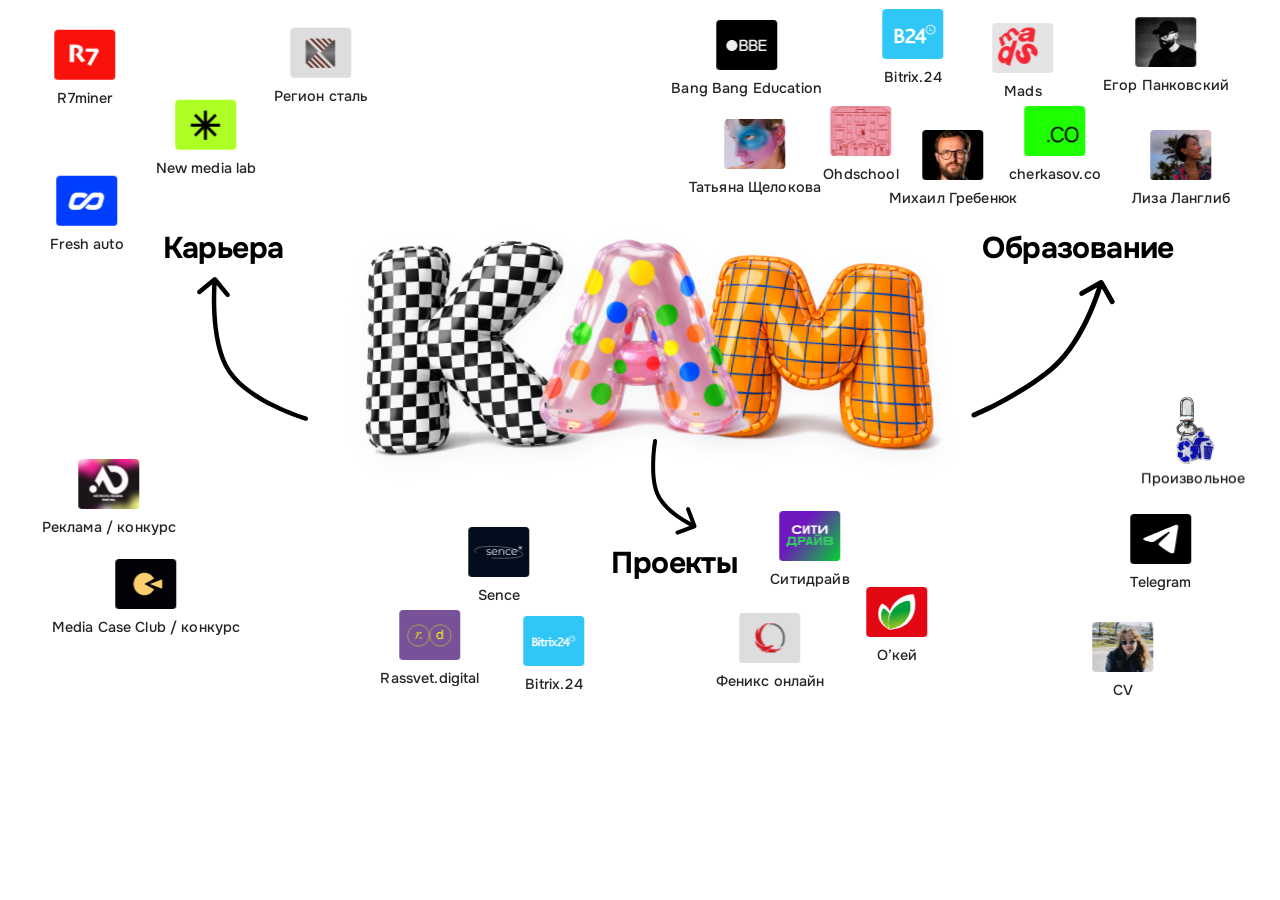
==== index.html @ 9b8d7b11 "Стартовая версия сайта" ====
<!doctype html>
<html lang="ru">
<head>
  <meta charset="UTF-8">
  <meta name="viewport" content="width=device-width, initial-scale=1.0">
  <title>CV Mindmap</title>
  <meta name="description" content="Стартовая сцена сайта-резюме в формате майндмэпа.">
  <link rel="stylesheet" href="./styles.css?v=20260418-11">
</head>
<body>
  <main class="map-page">
    <section class="map-scene" aria-label="Интерактивная карта пути">
      <div class="scene-shell">
        <div class="scene-stage">
          <div class="hero-cluster" id="hero-cluster" tabindex="0" aria-label="Центральная точка карты">
            <div class="callout callout-career" data-section="career">
              <span class="callout-text">Карьера</span>
              <img src="./assets/arrow-4.svg" alt="" class="callout-arrow">
            </div>

            <section class="career-desktop" aria-label="Иконки карьеры">
              <div class="desktop-icon icon-r7" role="button" tabindex="0" aria-label="Открыть проект R7miner" data-project="r7">
                <span class="desktop-icon-tile tile-r7">
                  <img src="./assets/career-r7miner.svg" alt="" class="desktop-icon-image">
                </span>
                <span class="desktop-icon-title">R7miner</span>
              </div>

          <div class="desktop-icon icon-region" role="button" tabindex="0" aria-label="Открыть проект Регион сталь" data-project="region">
            <span class="desktop-icon-tile tile-region">
              <img src="./assets/career-region-stal.svg" alt="" class="desktop-icon-image">
            </span>
            <span class="desktop-icon-title">Регион сталь</span>
          </div>

          <div class="desktop-icon icon-newmedia" role="button" tabindex="0" aria-label="Открыть проект New media lab" data-project="newmedia">
            <span class="desktop-icon-tile tile-newmedia">
              <img src="./assets/career-new-media-lab.svg" alt="" class="desktop-icon-image">
            </span>
            <span class="desktop-icon-title">New media lab</span>
          </div>

          <div class="desktop-icon icon-fresh" role="button" tabindex="0" aria-label="Открыть проект Fresh auto" data-project="fresh">
            <span class="desktop-icon-tile tile-fresh">
              <img src="./assets/career-fresh-auto.svg" alt="" class="desktop-icon-image">
            </span>
            <span class="desktop-icon-title">Fresh auto</span>
          </div>
            </section>

            <div class="callout callout-education" data-section="education">
              <span class="callout-text">Образование</span>
              <img src="./assets/arrow-2.svg" alt="" class="callout-arrow">
            </div>

            <div class="callout callout-achievements" data-section="achievements">
              <span class="callout-text">Проекты</span>
              <img src="./assets/arrow-3.svg" alt="" class="callout-arrow">
            </div>

        <section class="education-desktop" aria-label="Иконки образования">
          <div class="desktop-icon eicon-bbe" role="button" tabindex="0" aria-label="Открыть Bang Bang Education" data-project="edu-bbe">
            <span class="desktop-icon-tile tile-project">
              <img src="./assets/edu-bbe.svg" alt="" class="desktop-icon-image desktop-icon-image-project">
            </span>
            <span class="desktop-icon-title">Bang Bang Education</span>
          </div>

          <div class="desktop-icon eicon-bitrix" role="button" tabindex="0" aria-label="Открыть курс Bitrix.24" data-project="edu-bitrix">
            <span class="desktop-icon-tile tile-project">
              <img src="./assets/edu-bitrix.svg" alt="" class="desktop-icon-image desktop-icon-image-project">
            </span>
            <span class="desktop-icon-title">Bitrix.24</span>
          </div>

          <div class="desktop-icon eicon-mads" role="button" tabindex="0" aria-label="Открыть Mads" data-project="edu-mads">
            <span class="desktop-icon-tile tile-project">
              <img src="./assets/edu-mads.svg" alt="" class="desktop-icon-image desktop-icon-image-project">
            </span>
            <span class="desktop-icon-title">Mads</span>
          </div>

          <div class="desktop-icon eicon-egor" role="button" tabindex="0" aria-label="Открыть Егор Панковский" data-project="edu-egor">
            <span class="desktop-icon-tile tile-project">
              <img src="./assets/edu-egor.svg" alt="" class="desktop-icon-image desktop-icon-image-project">
            </span>
            <span class="desktop-icon-title">Егор Панковский</span>
          </div>

          <div class="desktop-icon eicon-tatiana" role="button" tabindex="0" aria-label="Открыть Татьяна Щелокова" data-project="edu-tatiana">
            <span class="desktop-icon-tile tile-project">
              <img src="./assets/edu-tatiana.svg" alt="" class="desktop-icon-image desktop-icon-image-project">
            </span>
            <span class="desktop-icon-title">Татьяна Щелокова</span>
          </div>

          <div class="desktop-icon eicon-ohdschool" role="button" tabindex="0" aria-label="Открыть Ohdschool" data-project="edu-ohdschool">
            <span class="desktop-icon-tile tile-project">
              <img src="./assets/edu-ohdschool.svg" alt="" class="desktop-icon-image desktop-icon-image-project">
            </span>
            <span class="desktop-icon-title">Ohdschool</span>
          </div>

          <div class="desktop-icon eicon-cherkasov" role="button" tabindex="0" aria-label="Открыть cherkasov.co" data-project="edu-cherkasov">
            <span class="desktop-icon-tile tile-project">
              <img src="./assets/edu-cherkasov.svg" alt="" class="desktop-icon-image desktop-icon-image-project">
            </span>
            <span class="desktop-icon-title">cherkasov.co</span>
          </div>

          <div class="desktop-icon eicon-mikhail" role="button" tabindex="0" aria-label="Открыть Михаил Гребенюк" data-project="edu-mikhail">
            <span class="desktop-icon-tile tile-project">
              <img src="./assets/edu-mikhail.svg" alt="" class="desktop-icon-image desktop-icon-image-project">
            </span>
            <span class="desktop-icon-title">Михаил Гребенюк</span>
          </div>

          <div class="desktop-icon eicon-liza" role="button" tabindex="0" aria-label="Открыть Лиза Ланглиб" data-project="edu-liza">
            <span class="desktop-icon-tile tile-project">
              <img src="./assets/edu-liza.svg" alt="" class="desktop-icon-image desktop-icon-image-project">
            </span>
            <span class="desktop-icon-title">Лиза Ланглиб</span>
          </div>
        </section>

        <section class="projects-desktop" aria-label="Иконки проектов">
          <div class="desktop-icon picon-reklama" role="button" tabindex="0" aria-label="Открыть проект Реклама / конкурс" data-project="project-reklama">
            <span class="desktop-icon-tile tile-project">
              <img src="./assets/project-reklama.svg" alt="" class="desktop-icon-image desktop-icon-image-project">
            </span>
            <span class="desktop-icon-title">Реклама / конкурс</span>
          </div>

          <div class="desktop-icon picon-mediacase" role="button" tabindex="0" aria-label="Открыть проект Media Case Club / конкурс" data-project="project-mediacase">
            <span class="desktop-icon-tile tile-project">
              <img src="./assets/project-media-case.svg" alt="" class="desktop-icon-image desktop-icon-image-project">
            </span>
            <span class="desktop-icon-title">Media Case Club / конкурс</span>
          </div>

          <div class="desktop-icon picon-rassvet" role="button" tabindex="0" aria-label="Открыть проект Rassvet.digital" data-project="rassvet">
            <span class="desktop-icon-tile tile-project">
              <img src="./assets/project-rassvet.svg" alt="" class="desktop-icon-image desktop-icon-image-project">
            </span>
            <span class="desktop-icon-title">Rassvet.digital</span>
          </div>

          <div class="desktop-icon picon-sence" role="button" tabindex="0" aria-label="Открыть проект Sence" data-project="sence">
            <span class="desktop-icon-tile tile-project">
              <img src="./assets/project-sence.svg" alt="" class="desktop-icon-image desktop-icon-image-project">
            </span>
            <span class="desktop-icon-title">Sence</span>
          </div>

          <div class="desktop-icon picon-bitrix" role="button" tabindex="0" aria-label="Открыть проект Bitrix.24" data-project="bitrix">
            <span class="desktop-icon-tile tile-project">
              <img src="./assets/project-bitrix.svg" alt="" class="desktop-icon-image desktop-icon-image-project">
            </span>
            <span class="desktop-icon-title">Bitrix.24</span>
          </div>

          <div class="desktop-icon picon-citydrive" role="button" tabindex="0" aria-label="Открыть проект Ситидрайв" data-project="citydrive">
            <span class="desktop-icon-tile tile-project">
              <img src="./assets/project-citydrive.svg" alt="" class="desktop-icon-image desktop-icon-image-project">
            </span>
            <span class="desktop-icon-title">Ситидрайв</span>
          </div>

          <div class="desktop-icon picon-phoenix" role="button" tabindex="0" aria-label="Открыть проект Феникс онлайн" data-project="phoenix">
            <span class="desktop-icon-tile tile-project">
              <img src="./assets/project-phoenix.svg" alt="" class="desktop-icon-image desktop-icon-image-project">
            </span>
            <span class="desktop-icon-title">Феникс онлайн</span>
          </div>

          <div class="desktop-icon picon-okei" role="button" tabindex="0" aria-label="Открыть проект О’кей" data-project="project-okei">
            <span class="desktop-icon-tile tile-project">
              <img src="./assets/project-okei.svg" alt="" class="desktop-icon-image desktop-icon-image-project">
            </span>
            <span class="desktop-icon-title">О’кей</span>
          </div>

          <div class="desktop-icon picon-telegram" role="button" tabindex="0" aria-label="Открыть проект Telegram" data-project="project-telegram">
            <span class="desktop-icon-tile tile-project">
              <img src="./assets/project-telegram.svg" alt="" class="desktop-icon-image desktop-icon-image-project desktop-icon-image-telegram">
            </span>
            <span class="desktop-icon-title">Telegram</span>
          </div>

          <div class="desktop-icon picon-eco" role="button" tabindex="0" aria-label="Открыть проект Эко брелок" data-project="project-eco">
            <img src="./assets/project-eco.png" alt="" class="desktop-icon-image desktop-icon-image-eco">
            <span class="desktop-icon-title">Произвольное</span>
          </div>

          <div class="desktop-icon picon-cv" role="button" tabindex="0" aria-label="Открыть проект CV" data-project="project-cv">
            <span class="desktop-icon-tile tile-project">
              <img src="./assets/project-cv.svg" alt="" class="desktop-icon-image desktop-icon-image-project">
            </span>
            <span class="desktop-icon-title">CV</span>
          </div>
        </section>

            <div class="cluster-art" id="cluster-art" aria-hidden="true">
              <img src="./assets/elements/kam-k-transparent.png" alt="" class="fragment frag-k">
              <img src="./assets/elements/kam-a-transparent.png" alt="" class="fragment frag-a">
              <img src="./assets/elements/kam-m-transparent.png" alt="" class="fragment frag-m">
            </div>
          </div>
        </div>
      </div>

      <div class="project-modal" id="project-modal" aria-hidden="true">
        <article class="project-window project-window-template" role="dialog" aria-modal="false">
          <header class="project-window-bar">
            <div class="project-window-lights">
              <button class="project-window-close" type="button" aria-label="Закрыть окно"></button>
              <span class="light light-yellow"></span>
              <span class="light light-green"></span>
            </div>
            <h2 class="project-window-title">Информация о: Проекте</h2>
          </header>

          <div class="project-window-body">
            <div class="project-meta">
              <img src="./assets/career-r7miner.svg" alt="" class="project-thumb js-project-thumb">
              <div class="project-meta-copy">
                <p class="project-name js-project-name">Название проекта</p>
                <p class="project-company js-project-company">Компания</p>
              </div>
            </div>

            <div class="project-intro js-project-intro"></div>

            <section class="project-section project-section-metrics">
              <h3 class="project-section-title">Цифры:</h3>
              <p class="project-section-text js-project-metrics"></p>
            </section>

            <section class="project-section project-section-details">
              <h3 class="project-section-title">Детали:</h3>
              <ul class="project-details-list js-project-points"></ul>
            </section>

            <div class="project-gallery js-project-gallery"></div>
          </div>
        </article>
      </div>
    </section>
  </main>

  <script src="./script.js?v=20260420-27"></script>
</body>
</html>
---- styles.css ----
@font-face {
  font-family: "Onest";
  src: url("./assets/fonts/Onest-VariableFont_wght.ttf") format("truetype");
  font-weight: 100 900;
  font-style: normal;
  font-display: swap;
}

:root {
  --bg: #ffffff;
  --ink: #101828;
  --soft-ink: rgba(16, 24, 40, 0.58);
  --accent-green: #8bd74f;
  --accent-cyan: #67c8ff;
  --radius-window: 14px;
  --radius-media: 10px;
  --radius-pill: 8px;
  --radius-tile: 6px;
  --radius-tight: 5px;
}

* {
  box-sizing: border-box;
}

html,
body {
  margin: 0;
  padding: 0;
}

body {
  min-height: 100vh;
  background: var(--bg);
  font-family: "Trebuchet MS", "Segoe UI", Arial, sans-serif;
}

.map-page {
  width: 100%;
  margin: 0 auto;
}

.map-scene {
  position: relative;
  min-height: 100vh;
  display: grid;
  place-items: center;
  overflow: hidden;
  background: var(--bg);
}

.scene-shell {
  --stage-w: min(96vw, 1600px);
  width: var(--stage-w);
  margin-inline: auto;
  aspect-ratio: 16 / 9;
  position: relative;
  overflow: visible;
}

.scene-stage {
  position: absolute;
  inset: 0;
  width: 100%;
  height: 100%;
}

.hero-cluster {
  position: relative;
  width: min(88vw, 1120px);
  aspect-ratio: 1.34;
  outline: none;
  --p-x: 0px;
  --p-y: 0px;
  --scene-shift-x: 0px;
  --scene-shift-y: 0px;
  --scene-scale: 1;
  transform: translate3d(var(--scene-shift-x), var(--scene-shift-y), 0) scale(var(--scene-scale));
  transition: transform 540ms cubic-bezier(0.2, 0.8, 0.2, 1);
}

.cluster-art {
  position: absolute;
  inset: 0;
  transform: translate3d(var(--p-x), var(--p-y), 0) scale(0.985);
  transition: transform 460ms cubic-bezier(0.21, 0.76, 0.22, 1);
  pointer-events: none;
}

.fragment {
  position: absolute;
  left: var(--left);
  top: var(--top);
  width: var(--width);
  transform: translate3d(
      calc(-50% + (var(--p-x) * var(--depth))),
      calc(-50% + (var(--p-y) * var(--depth))),
      0
    )
    rotate(var(--tilt))
    scale(0.95);
  transform-origin: center;
  transition: transform 460ms cubic-bezier(0.21, 0.76, 0.22, 1), filter 380ms ease;
  filter: drop-shadow(0 8px 14px rgba(89, 105, 127, 0.08));
  mix-blend-mode: normal;
  user-select: none;
  -webkit-user-drag: none;
  pointer-events: none;
}

.frag-k {
  --left: 33.5%;
  --top: 50%;
  --width: 31%;
  --depth: 0.56;
  --tilt: -4deg;
  --explode-x: -16px;
  --explode-y: -8px;
  z-index: 20;
}

.frag-a {
  --left: 50%;
  --top: 47%;
  --width: 30%;
  --depth: 0.62;
  --tilt: 0deg;
  --explode-x: 0px;
  --explode-y: -2px;
  z-index: 24;
}

.frag-m {
  --left: 66.5%;
  --top: 50%;
  --width: 31%;
  --depth: 0.52;
  --tilt: 4deg;
  --explode-x: 16px;
  --explode-y: -8px;
  z-index: 18;
}

.callout {
  --arrow-size: clamp(82px, 6.8vw, 108px);
  position: absolute;
  z-index: 35;
  display: grid;
  justify-items: center;
  width: var(--arrow-size);
  gap: 10px;
  opacity: 1;
  transform: translateY(0) scale(1);
  transition: opacity 320ms ease, transform 360ms cubic-bezier(0.2, 0.8, 0.2, 1);
  pointer-events: none;
}

.callout-text {
  font-family: "Onest", "Segoe UI", Arial, sans-serif;
  font-size: clamp(1.55rem, 1.75vw, 2.1rem);
  font-weight: 700;
  line-height: 1;
  color: #000;
  letter-spacing: -0.02em;
  text-align: center;
  white-space: nowrap;
}

.callout-arrow {
  display: block;
  width: var(--arrow-size);
  height: var(--arrow-size);
  object-fit: contain;
}

.callout-career {
  left: 9.5%;
  top: 28%;
}

.callout-education {
  right: calc(6% - 20px);
  top: calc(11% + 140px);
  width: max-content;
  gap: 14px;
}

.callout-education .callout-arrow {
  margin-inline: auto;
}

.callout-achievements {
  left: 50%;
  bottom: calc(12% + 50px);
  width: max-content;
  transform: translateX(-50%) translateY(10px) scale(0.98);
}

.callout-achievements .callout-arrow {
  order: 1;
  margin-inline: auto;
}

.callout-achievements .callout-text {
  order: 2;
}

.career-desktop {
  position: absolute;
  left: calc(5.8% - 160px);
  top: 4%;
  width: 420px;
  height: 248px;
  opacity: 1;
  transform: translateY(0) scale(1);
  transition: opacity 320ms ease, transform 400ms cubic-bezier(0.2, 0.8, 0.2, 1);
  pointer-events: none;
  z-index: 30;
}

.projects-desktop {
  position: absolute;
  inset: 0;
  pointer-events: none;
  z-index: 24;
}

.education-desktop {
  position: absolute;
  inset: 0;
  pointer-events: none;
  z-index: 27;
}

.desktop-icon {
  --drag-x: 0px;
  --drag-y: 0px;
  --mx: 0px;
  --my: 0px;
  --lift: 0px;
  --icon-scale: 1;
  --icon-rot: 0deg;
  position: absolute;
  display: grid;
  justify-items: center;
  gap: 10px;
  cursor: pointer;
  user-select: none;
  touch-action: none;
  pointer-events: auto;
  transform: translate3d(
      calc(var(--drag-x) + var(--mx)),
      calc(var(--drag-y) + var(--my)),
      0
    )
    translateY(var(--lift))
    scale(var(--icon-scale))
    rotate(var(--icon-rot));
  transition: transform 320ms cubic-bezier(0.2, 0.85, 0.2, 1);
}

.desktop-icon:active {
  cursor: grabbing;
  --lift: -2px;
  --icon-scale: 0.99;
}

.desktop-icon.is-dragging {
  z-index: 64;
  transition: none;
  --mx: 0px;
  --my: 0px;
  --lift: 0px;
  --icon-scale: 1;
  --icon-rot: 0deg;
}

.desktop-icon:focus-visible {
  outline: none !important;
  box-shadow: none !important;
}

.desktop-icon:focus {
  outline: none !important;
  box-shadow: none !important;
}

.desktop-icon-image {
  display: block;
  width: 38px;
  height: 26px;
  object-fit: contain;
  pointer-events: none;
  -webkit-user-drag: none;
  transition: transform 280ms cubic-bezier(0.2, 0.85, 0.2, 1);
}

.desktop-icon-title {
  font-family: "Onest", "Segoe UI", Arial, sans-serif;
  font-size: clamp(0.95rem, 1.1vw, 1.08rem);
  font-weight: 500;
  line-height: 1;
  letter-spacing: 0.01em;
  color: #242424;
  text-transform: none;
  text-shadow: none;
  white-space: nowrap;
  padding: 0;
  border-radius: var(--radius-pill);
  transition: color 240ms ease, background-color 260ms ease, box-shadow 260ms ease, transform 260ms ease, padding 260ms ease;
}

.projects-desktop .desktop-icon-title,
.education-desktop .desktop-icon-title {
  white-space: normal;
  max-width: 170px;
  text-align: center;
  line-height: 1.12;
}

.desktop-icon-tile {
  width: 60px;
  height: 46px;
  border-radius: var(--radius-tile);
  display: grid;
  place-items: center;
  box-shadow: 0 6px 14px rgba(17, 24, 39, 0.14);
  transition: transform 320ms cubic-bezier(0.2, 0.85, 0.2, 1), box-shadow 320ms ease, filter 320ms ease;
  transform: translateY(0) scale(1);
}

.tile-project {
  width: auto;
  height: auto;
  border-radius: 0;
  box-shadow: none;
  background: transparent;
}

.desktop-icon-image-project {
  width: clamp(62px, 4.8vw, 74px);
  height: clamp(44px, 3.6vw, 54px);
}

.desktop-icon-image-telegram {
  width: clamp(82px, 6.2vw, 94px);
  height: clamp(62px, 4.7vw, 74px);
}

.tile-r7 {
  background: #ff2d20;
}

.tile-region {
  background: #d7d7d7;
}

.tile-newmedia {
  background: #9bfd2b;
}

.tile-fresh {
  background: #1c52ff;
}

.tile-r7 .desktop-icon-image,
.tile-newmedia .desktop-icon-image,
.tile-fresh .desktop-icon-image {
  filter: brightness(0) invert(1);
}

.icon-r7 {
  left: 0;
  top: 0;
}

.icon-region {
  left: 304px;
  top: 10px;
}

.icon-newmedia {
  left: 142px;
  top: 66px;
}

.icon-fresh {
  left: -16px;
  top: 164px;
}

.picon-rassvet {
  left: 28%;
  top: 87%;
}

.picon-sence {
  left: 34%;
  top: 77%;
}

.picon-bitrix {
  left: 40%;
  top: 89%;
}

.picon-citydrive {
  left: 63%;
  top: 80%;
}

.picon-phoenix {
  left: 54%;
  top: 89%;
}

.picon-reklama {
  left: 5%;
  top: 73%;
}

.picon-mediacase {
  left: 8%;
  top: 88%;
}

.picon-okei {
  left: 71%;
  top: 86%;
}

.picon-telegram {
  left: 93%;
  top: 79%;
}

.picon-cv {
  left: 90%;
  top: 91%;
}

.eicon-bbe {
  left: 58%;
  top: 1.5%;
}

.eicon-bitrix {
  left: 74%;
  top: -0.5%;
}

.eicon-mads {
  left: 84%;
  top: 4.5%;
}

.eicon-egor {
  left: 95%;
  top: 0;
}

.eicon-tatiana {
  left: 60%;
  top: 16.5%;
}

.eicon-ohdschool {
  left: 70%;
  top: 13.5%;
}

.eicon-cherkasov {
  left: 85%;
  top: 16.5%;
}

.eicon-mikhail {
  left: 74%;
  top: 23%;
}

.eicon-liza {
  left: 95%;
  top: 23%;
}

.desktop-icon:hover,
.desktop-icon:focus-within,
.desktop-icon.is-hovered {
  --lift: -7px;
  --icon-scale: 1.04;
  --icon-rot: -1deg;
}

.desktop-icon:hover .desktop-icon-tile,
.desktop-icon:focus-within .desktop-icon-tile,
.desktop-icon.is-hovered .desktop-icon-tile {
  transform: translateY(-3px) scale(1.06);
  box-shadow: 0 14px 26px rgba(17, 24, 39, 0.24);
  filter: saturate(1.05);
}

.desktop-icon:hover .tile-project,
.desktop-icon:focus-within .tile-project,
.desktop-icon.is-hovered .tile-project {
  transform: translateY(-1px) scale(1.04);
  box-shadow: none;
  filter: none;
}

.desktop-icon:hover .desktop-icon-image,
.desktop-icon:focus-within .desktop-icon-image,
.desktop-icon.is-hovered .desktop-icon-image {
  transform: scale(1.04);
}

.desktop-icon:hover .desktop-icon-title,
.desktop-icon:focus-within .desktop-icon-title,
.desktop-icon.is-hovered .desktop-icon-title {
  color: #fff;
  background: #1d5fd6;
  padding: 7px 12px;
  box-shadow: 0 8px 18px rgba(29, 95, 214, 0.34);
  transform: translateY(2px);
}

.hero-cluster:hover .cluster-art,
.hero-cluster:focus-visible .cluster-art,
.hero-cluster:focus-within .cluster-art {
  transform: translate3d(calc(var(--p-x) * 1.18), calc(var(--p-y) * 1.18), 0) scale(1.025);
}

.hero-cluster:hover .fragment,
.hero-cluster:focus-visible .fragment,
.hero-cluster:focus-within .fragment {
  transform: translate3d(
      calc(-50% + (var(--p-x) * var(--depth)) + var(--explode-x)),
      calc(-50% + (var(--p-y) * var(--depth)) + var(--explode-y)),
      0
    )
    rotate(var(--tilt))
    scale(1.03);
  filter: drop-shadow(0 24px 34px rgba(89, 105, 127, 0.19));
}

.callout-achievements {
  transform: translateX(-50%) translateY(0) scale(1);
}

@media (min-width: 761px) {
  .hero-cluster {
    width: min(96vw, 1440px);
    aspect-ratio: 16 / 9;
  }

  .career-desktop,
  .education-desktop,
  .projects-desktop {
    position: absolute;
    inset: 0;
    width: 100%;
    height: 100%;
    pointer-events: none;
  }

  .desktop-icon {
    gap: 10px;
    transform: translate(-50%, -50%) !important;
    --drag-x: 0px;
    --drag-y: 0px;
    --mx: 0px;
    --my: 0px;
    --lift: 0px;
    --icon-scale: 1;
    --icon-rot: 0deg;
  }

  .desktop-icon-tile {
    width: 76px;
    height: 76px;
  }

  .desktop-icon-image,
  .desktop-icon-image-project,
  .desktop-icon-image-telegram {
    width: 76px;
    height: 76px;
    object-fit: contain;
  }

  .desktop-icon-title {
    max-width: 170px;
    text-align: center;
    line-height: 1.15;
    white-space: normal;
    overflow: hidden;
    display: -webkit-box;
    -webkit-box-orient: vertical;
    -webkit-line-clamp: 2;
  }

  .callout {
    width: max-content;
  }

  .callout-career {
    left: 20.5%;
    top: 40.44%;
    transform: translate(-50%, -50%);
  }

  .callout-education {
    left: 83.55%;
    right: auto;
    top: 46.38%;
    transform: translate(-50%, -50%);
  }

  .callout-achievements {
    left: 52.8%;
    bottom: auto;
    top: 77.8%;
    transform: translate(-50%, -50%);
  }

  .icon-r7 { left: 4.8%; top: 7%; }
  .icon-region { left: 24%; top: 6.8%; }
  .icon-newmedia { left: 14.7%; top: 17.2%; }
  .icon-fresh { left: 5%; top: 28.2%; }

  .picon-reklama { left: 6.8%; top: 58%; }
  .picon-mediacase { left: 9.8%; top: 72.5%; }

  .eicon-bbe { left: 58.2%; top: 5.6%; }
  .eicon-bitrix { left: 72.2%; top: 4%; }
  .eicon-mads { left: 81.2%; top: 6%; }
  .eicon-egor { left: 92.8%; top: 5.2%; }
  .eicon-tatiana { left: 59.4%; top: 16.8%; }
  .eicon-ohdschool { left: 69%; top: 18.21%; }
  .eicon-cherkasov { left: 83.8%; top: 17%; }
  .eicon-mikhail { left: 75.5%; top: 21.5%; }
  .eicon-liza { left: 94%; top: 21.5%; }

  .picon-sence { left: 38.5%; top: 67.8%; }
  .picon-citydrive { left: 63.8%; top: 65.5%; }
  .picon-rassvet { left: 32.9%; top: 79.8%; }
  .picon-bitrix { left: 43%; top: 80.7%; }
  .picon-phoenix { left: 60.6%; top: 80.3%; }
  .picon-okei { left: 70.9%; top: 76.6%; }
  .picon-telegram { left: 92.4%; top: 66%; }
  .picon-cv { left: 89.3%; top: 81.6%; }
}

.project-modal {
  position: fixed;
  inset: 0;
  z-index: 120;
  opacity: 0;
  pointer-events: none;
  transition: none;
}

.project-modal.is-open {
  opacity: 1;
  pointer-events: none;
}

.project-window {
  position: absolute;
  left: var(--modal-left, 50%);
  top: var(--modal-top, 50%);
  transform: translate(-50%, -50%) scale(1);
  z-index: 1;
  width: clamp(460px, 42vw, 580px);
  max-height: 68vh;
  background: #e7e5e6;
  border-radius: var(--radius-window);
  box-shadow: 0 24px 58px rgba(17, 24, 39, 0.24);
  border: 1px solid rgba(73, 77, 83, 0.18);
  overflow: hidden;
  pointer-events: auto;
  cursor: grab;
  touch-action: none;
  -webkit-user-select: none;
  user-select: none;
  opacity: 1;
  transition: none;
}

.project-window.is-opening {
  animation: projectWindowPopOut 140ms cubic-bezier(0.3, 0, 0.2, 1) reverse forwards;
}

.project-window-template {
  display: none;
}

.project-window-bar {
  min-height: 44px;
  border-bottom: 1px solid rgba(93, 99, 110, 0.3);
  padding: 8px 16px 8px 12px;
  display: flex;
  align-items: center;
  gap: 10px;
  background: #e3e1e2;
  cursor: grab;
  user-select: none;
}

.project-window-lights {
  display: flex;
  align-items: center;
  gap: 7px;
  flex: 0 0 auto;
}

.light {
  width: 11px;
  height: 11px;
  border-radius: 999px;
}

.light-red {
  background: #eb6a5b;
}

.light-yellow {
  background: #f4bf4f;
}

.light-green {
  background: #65c858;
}

.project-window-title {
  margin: 0;
  font-family: "Onest", "Segoe UI", Arial, sans-serif;
  font-size: clamp(0.95rem, 1.08vw, 1.16rem);
  font-weight: 600;
  color: #1b1f24;
  white-space: nowrap;
  overflow: hidden;
  text-overflow: ellipsis;
}

.project-window-close {
  border: none;
  width: 12px;
  height: 12px;
  border-radius: 999px;
  background: #eb6a5b;
  cursor: pointer;
  display: grid;
  place-items: center;
  padding: 0;
  transition: filter 180ms ease, transform 180ms ease;
  flex: 0 0 auto;
}

.project-window-close:hover {
  filter: brightness(0.94);
  transform: scale(1.05);
}

.project-window-close:focus-visible {
  outline: 2px solid rgba(29, 95, 214, 0.75);
  outline-offset: 2px;
}

.project-window.is-dragging .project-window-bar {
  cursor: grabbing;
}

.project-window.is-dragging {
  cursor: grabbing;
}

.project-window.is-closing {
  animation: projectWindowPopOut 220ms cubic-bezier(0.4, 0, 0.2, 1) forwards;
  pointer-events: none;
}

@keyframes projectWindowPopOut {
  0% {
    opacity: 1;
    transform: translate(-50%, -50%) scale(1);
  }
  100% {
    opacity: 0;
    transform: translate(-50%, -50%) scale(0.9);
  }
}

.project-window-body {
  padding: 12px 14px 16px;
  max-height: calc(68vh - 44px);
  overflow: auto;
  scrollbar-width: thin;
}

.project-meta {
  display: flex;
  align-items: center;
  gap: 10px;
}

.project-thumb {
  width: 44px;
  height: 44px;
  border-radius: 0;
  background: transparent;
  padding: 0;
  object-fit: contain;
  box-shadow: none;
}

.project-meta-copy {
  display: grid;
  gap: 2px;
}

.project-name {
  margin: 0;
  font-family: "Onest", "Segoe UI", Arial, sans-serif;
  font-size: clamp(1.05rem, 1.45vw, 1.7rem);
  font-weight: 700;
  line-height: 1;
  color: #12161a;
}

.project-company {
  margin: 0;
  font-family: "Onest", "Segoe UI", Arial, sans-serif;
  font-size: clamp(0.92rem, 1vw, 1.05rem);
  font-weight: 500;
  color: #404651;
}

.project-intro {
  margin-top: 10px;
  padding: 10px 12px;
  font-family: "Onest", "Segoe UI", Arial, sans-serif;
  font-size: clamp(0.9rem, 0.95vw, 1.02rem);
  line-height: 1.28;
  color: #4d535f;
  background: rgba(255, 255, 255, 0.7);
  border-radius: var(--radius-tile);
}

.project-section {
  margin-top: 10px;
}

.project-section-title {
  margin: 0 0 6px;
  font-family: "Onest", "Segoe UI", Arial, sans-serif;
  font-size: clamp(0.98rem, 1.08vw, 1.2rem);
  font-weight: 700;
  line-height: 1;
  color: #181c22;
}

.project-section-text {
  margin: 0;
  font-family: "Onest", "Segoe UI", Arial, sans-serif;
  font-size: clamp(0.9rem, 0.96vw, 1.02rem);
  color: #20252c;
}

.project-preview-card {
  border-radius: var(--radius-media);
  background: rgba(255, 255, 255, 0.7);
  overflow: hidden;
  min-height: 170px;
  box-shadow: inset 0 0 0 1px rgba(20, 22, 26, 0.08);
}

.project-preview-image {
  display: block;
  width: 100%;
  aspect-ratio: 16 / 9;
  object-fit: cover;
  border-radius: var(--radius-media);
}

.project-preview-card img,
.project-preview-card video,
.project-preview-card iframe {
  border-radius: var(--radius-media);
}

.project-details-list {
  margin: 0;
  padding: 0;
  list-style: none;
  display: grid;
  gap: 7px;
}

.project-details-item {
  font-family: "Onest", "Segoe UI", Arial, sans-serif;
  font-size: clamp(0.9rem, 0.96vw, 1.02rem);
  line-height: 1.3;
  color: #2b313a;
  padding-left: 14px;
  position: relative;
}

.project-details-item::before {
  content: "—";
  position: absolute;
  left: 0;
  top: 0;
  color: #404651;
}

.project-gallery {
  margin-top: 12px;
  display: grid;
  grid-template-columns: repeat(2, minmax(0, 1fr));
  gap: 10px;
}

.project-gallery-image {
  width: 100%;
  aspect-ratio: 4 / 5;
  object-fit: cover;
  border-radius: var(--radius-media);
  display: block;
  background: rgba(255, 255, 255, 0.72);
  grid-column: span 1;
}

.project-gallery-image.is-featured {
  grid-column: 1 / -1;
  aspect-ratio: 16 / 9;
}

.project-gallery-image.is-gif {
  grid-column: 1 / -1;
  aspect-ratio: 16 / 9;
}

.project-gallery-image.is-gif.is-pair {
  grid-column: span 1;
  aspect-ratio: 4 / 5;
}

.project-gallery-image.is-portrait {
  grid-column: 1 / -1;
  aspect-ratio: 9 / 16;
  width: min(54%, 280px);
  justify-self: center;
}

.project-gallery-note {
  grid-column: 1 / -1;
  background: #ffffff;
  border-radius: var(--radius-media);
  border: 1px solid rgba(16, 24, 40, 0.08);
  box-shadow: 0 8px 18px rgba(16, 24, 40, 0.08);
  padding: 14px 16px;
}

.project-gallery-note-title {
  margin: 0;
  font-family: "Onest", "Segoe UI", Arial, sans-serif;
  font-size: clamp(1rem, 1.1vw, 1.16rem);
  font-weight: 700;
  color: #171b22;
}

.project-gallery-note-subtitle {
  margin: 4px 0 0;
  font-family: "Onest", "Segoe UI", Arial, sans-serif;
  font-size: clamp(0.92rem, 0.98vw, 1.02rem);
  font-weight: 600;
  color: #2b313a;
}

.project-gallery-note-text {
  margin: 8px 0 0;
  font-family: "Onest", "Segoe UI", Arial, sans-serif;
  font-size: clamp(0.9rem, 0.96vw, 1rem);
  line-height: 1.3;
  color: #4a515d;
}

.project-slider {
  grid-column: 1 / -1;
  position: relative;
  width: 100%;
  aspect-ratio: 16 / 9;
  border-radius: var(--radius-media);
  overflow: hidden;
  background: #0f1115;
  box-shadow: inset 0 0 0 1px rgba(255, 255, 255, 0.08);
}

.project-slider-track {
  display: flex;
  width: 100%;
  height: 100%;
  transition: transform 320ms cubic-bezier(0.2, 0.8, 0.2, 1);
  will-change: transform;
}

.project-slider-slide {
  margin: 0;
  min-width: 100%;
  height: 100%;
}

.project-slider-image {
  width: 100%;
  height: 100%;
  display: block;
  object-fit: cover;
}

.project-slider-button {
  position: absolute;
  top: 50%;
  transform: translateY(-50%);
  width: 36px;
  height: 36px;
  border: none;
  border-radius: 999px;
  background: rgba(16, 24, 40, 0.56);
  color: #fff;
  font-size: 26px;
  line-height: 1;
  display: grid;
  place-items: center;
  cursor: pointer;
  z-index: 2;
  transition: background-color 180ms ease, transform 180ms ease;
}

.project-slider-button:hover {
  background: rgba(16, 24, 40, 0.78);
}

.project-slider-button:active {
  transform: translateY(-50%) scale(0.96);
}

.project-slider-button.is-prev {
  left: 10px;
}

.project-slider-button.is-next {
  right: 10px;
}

/* NML: natural heights, mostly single-column cards; explicit "pair" items go in one row */
.project-window.project-newmedia .project-gallery {
  grid-template-columns: repeat(2, minmax(0, 1fr));
}

.project-window.project-newmedia .project-gallery-image {
  grid-column: 1 / -1;
  width: 100%;
  height: auto;
  aspect-ratio: auto;
  object-fit: contain;
}

.project-window.project-newmedia .project-gallery-image.is-pair {
  grid-column: span 1;
}

.project-window.project-newmedia .project-gallery-image.is-gif,
.project-window.project-newmedia .project-gallery-image.is-featured,
.project-window.project-newmedia .project-gallery-image.is-portrait {
  width: 100%;
  aspect-ratio: auto;
}

/* Fresh: same width, natural height for all media (no forced crop) */
.project-window.project-fresh .project-gallery {
  grid-template-columns: 1fr;
}

.project-window.project-fresh .project-gallery-image {
  grid-column: 1 / -1;
  width: 100%;
  height: auto;
  aspect-ratio: auto;
  object-fit: contain;
}

.project-window.project-fresh .project-gallery-image.is-gif,
.project-window.project-fresh .project-gallery-image.is-featured,
.project-window.project-fresh .project-gallery-image.is-portrait,
.project-window.project-fresh .project-gallery-image.is-pair {
  width: 100%;
  aspect-ratio: auto;
}

/* Sence: strict pair rows by naming rule (1 N left + 2 N right), no forced crop */
.project-window.project-sence .project-gallery {
  grid-template-columns: repeat(2, minmax(0, 1fr));
}

.project-window.project-sence .project-gallery-image {
  grid-column: 1 / -1;
  width: 100%;
  height: auto;
  aspect-ratio: auto;
  object-fit: contain;
}

.project-window.project-sence .project-gallery-image.is-pair {
  grid-column: span 1;
}

.project-window.project-sence .project-gallery-image.is-gif,
.project-window.project-sence .project-gallery-image.is-featured,
.project-window.project-sence .project-gallery-image.is-portrait {
  width: 100%;
  aspect-ratio: auto;
}

/* Region steel: same width, natural image height; only marked pair items are in one row */
.project-window.project-region .project-gallery {
  grid-template-columns: repeat(2, minmax(0, 1fr));
}

.project-window.project-region .project-gallery-image {
  grid-column: 1 / -1;
  width: 100%;
  height: auto;
  aspect-ratio: auto;
  object-fit: contain;
}

.project-window.project-region .project-gallery-image.is-pair {
  grid-column: span 1;
}

.project-window.project-region .project-gallery-image.is-gif,
.project-window.project-region .project-gallery-image.is-featured,
.project-window.project-region .project-gallery-image.is-portrait {
  width: 100%;
  aspect-ratio: auto;
}

@media (max-width: 760px) {
  .hero-cluster {
    width: min(100vw, 700px);
    aspect-ratio: 0.95;
  }

  .callout {
    gap: 8px;
  }

  .callout-text {
    font-size: clamp(1rem, 4.2vw, 1.35rem);
  }

  .callout-career {
    left: 1%;
    top: 22%;
  }

  .callout-education {
    right: 1%;
    top: 10%;
    gap: 10px;
  }

  .callout-achievements {
    bottom: 15%;
  }

  .project-window {
    width: 86vw;
    max-height: 76vh;
  }

  .project-window-title {
    font-size: 0.95rem;
  }

  .project-window-body {
    padding: 12px;
  }

  .project-name {
    font-size: 1.45rem;
  }

  .project-section-title {
    font-size: 1.35rem;
  }

  .career-desktop {
    left: 4.8%;
    top: 3%;
    width: 232px;
    height: 164px;
  }

  .desktop-icon {
    gap: 6px;
  }

  .desktop-icon-tile {
    width: 44px;
    height: 34px;
    border-radius: var(--radius-tight);
  }

  .desktop-icon-image {
    width: 26px;
    height: 18px;
  }

  .desktop-icon-title {
    font-size: 0.74rem;
  }

  .desktop-icon-image-project {
    width: 50px;
    height: 36px;
  }

  .desktop-icon-image-telegram {
    width: 64px;
    height: 48px;
  }

  .eicon-bbe { left: 58%; top: 2%; }
  .eicon-bitrix { left: 73%; top: 0%; }
  .eicon-mads { left: 81%; top: 6%; }
  .eicon-egor { left: 92%; top: 2%; }
  .eicon-tatiana { left: 58%; top: 18%; }
  .eicon-ohdschool { left: 69%; top: 15%; }
  .eicon-cherkasov { left: 83%; top: 18%; }
  .eicon-mikhail { left: 73%; top: 24%; }
  .eicon-liza { left: 92%; top: 24%; }

  .picon-reklama { left: 5%; top: 69%; }
  .picon-mediacase { left: 8%; top: 82%; }
  .picon-sence { left: 30%; top: 76%; }
  .picon-rassvet { left: 25%; top: 87%; }
  .picon-bitrix { left: 40%; top: 88%; }
  .picon-citydrive { left: 62%; top: 79%; }
  .picon-phoenix { left: 53%; top: 88%; }
  .picon-okei { left: 70%; top: 86%; }
  .picon-telegram { left: 90%; top: 79%; }
  .picon-cv { left: 88%; top: 90%; }

  .desktop-icon:hover .desktop-icon-title,
  .desktop-icon:focus-within .desktop-icon-title {
    padding: 5px 9px;
  }

  .icon-r7 {
    left: 0;
    top: 0;
  }

  .icon-region {
    left: 164px;
    top: 10px;
  }

  .icon-newmedia {
    left: 80px;
    top: 45px;
  }

  .icon-fresh {
    left: -10px;
    top: 104px;
  }

  .frag-k {
    --left: 29%;
    --top: 49%;
    --width: 37%;
  }

  .frag-a {
    --left: 50%;
    --top: 46%;
    --width: 36%;
  }

  .frag-m {
    --left: 71%;
    --top: 49%;
    --width: 37%;
  }
}

@media (min-width: 761px) {
  .map-scene {
    min-height: auto;
    overflow: visible;
    padding: 1.2rem 0;
  }

  .scene-shell {
    --stage-w: min(96vw, 1600px);
  }

  .hero-cluster {
    position: absolute;
    inset: 0;
    width: 100%;
    height: 100%;
    aspect-ratio: auto;
    --scene-shift-x: 0px;
    --scene-shift-y: 0px;
    --scene-scale: 1;
  }

  .cluster-art {
    transform: translate3d(var(--p-x), var(--p-y), 0) scale(0.86);
  }

  .fragment {
    transform: translate3d(
        calc(-50% + (var(--p-x) * var(--depth))),
        calc(-50% + (var(--p-y) * var(--depth))),
        0
      )
      rotate(var(--tilt))
      scale(0.88);
  }

  .hero-cluster:hover .cluster-art,
  .hero-cluster:focus-visible .cluster-art,
  .hero-cluster:focus-within .cluster-art {
    transform: translate3d(calc(var(--p-x) * 1.18), calc(var(--p-y) * 1.18), 0) scale(0.92);
  }

  .hero-cluster:hover .fragment,
  .hero-cluster:focus-visible .fragment,
  .hero-cluster:focus-within .fragment {
    transform: translate3d(
        calc(-50% + (var(--p-x) * var(--depth)) + var(--explode-x)),
        calc(-50% + (var(--p-y) * var(--depth)) + var(--explode-y)),
        0
      )
      rotate(var(--tilt))
      scale(0.92);
  }

  .career-desktop,
  .education-desktop,
  .projects-desktop {
    position: absolute;
    inset: 0;
    width: 100%;
    height: 100%;
  }

  .desktop-icon {
    position: absolute;
    width: calc(var(--stage-w) * 0.12);
    display: grid;
    justify-items: center;
    gap: 5px;
    transform: translate3d(
        calc(-50% + var(--drag-x) + var(--mx)),
        calc(-50% + var(--drag-y) + var(--my)),
        0
      )
      translateY(var(--lift))
      scale(var(--icon-scale))
      rotate(var(--icon-rot)) !important;
  }

  .desktop-icon-tile,
  .tile-project {
    width: calc(var(--stage-w) * 0.049375);
    height: calc(var(--stage-w) * 0.040625);
    border-radius: var(--radius-pill);
    display: grid;
    place-items: center;
    box-shadow: 0 6px 14px rgba(17, 24, 39, 0.14);
    background: transparent;
  }

  .tile-project {
    border-radius: var(--radius-pill);
    box-shadow: none;
    background: none;
  }

  .tile-r7,
  .tile-region,
  .tile-newmedia,
  .tile-fresh {
    border-radius: var(--radius-tight);
    box-shadow: none;
    background: none;
    padding: 0;
  }

  .desktop-icon-image,
  .desktop-icon-image-project,
  .desktop-icon-image-telegram {
    width: 100%;
    height: 100%;
    object-fit: contain;
    display: block;
  }

  .desktop-icon-image-eco {
    width: calc(var(--stage-w) * 0.042);
    height: auto;
    max-height: calc(var(--stage-w) * 0.084);
    object-fit: contain;
    display: block;
    pointer-events: none;
    -webkit-user-drag: none;
  }

  /* Career icons now contain full-color SVGs, so old invert filter must be disabled */
  .tile-r7 .desktop-icon-image,
  .tile-newmedia .desktop-icon-image,
  .tile-fresh .desktop-icon-image {
    filter: none;
  }

  .desktop-icon-title {
    margin-top: 5px;
    max-width: calc(var(--stage-w) * 0.12);
    text-align: center;
    line-height: 1.15;
    font-size: clamp(0.9rem, 0.95vw, 1.08rem);
    white-space: normal;
    overflow: hidden;
    display: -webkit-box;
    -webkit-box-orient: vertical;
    -webkit-line-clamp: 2;
  }

  .callout {
    --arrow-size: clamp(96px, calc(var(--stage-w) * 0.067), 132px);
    width: max-content;
    gap: 8px;
  }

  .callout-text {
    font-size: 30px;
  }

  .callout-career .callout-arrow,
  .callout-education .callout-arrow {
    transform: scale(1.50);
    transform-origin: center;
    margin-inline: auto;
  }

  .callout-career .callout-text {
    transform: translate(-30px, -30px);
    text-align: center;
    justify-self: center;
  }

  .callout-education .callout-text {
    transform: translate(35px, -30px);
    text-align: center;
    justify-self: center;
  }

  .callout-achievements .callout-text {
    transform: translate(0, 5px);
    text-align: center;
    justify-self: center;
  }

  .callout-career {
    left: 18.5%;
    top: 45%;
    transform: translate(-50%, -50%);
  }

  .callout-education {
    left: 82.8%;
    right: auto;
    top: 45%;
    transform: translate(-50%, -50%);
  }

  .callout-achievements {
    left: 52.8%;
    top: 70.47%;
    bottom: auto;
    transform: translate(-50%, -50%);
  }

  .icon-r7 { left: 4.8%; top: 7%; }
  .icon-region { left: 24%; top: 6.8%; }
  .icon-newmedia { left: 14.7%; top: 17.2%; }
  .icon-fresh { left: 5%; top: 28.2%; }

  .eicon-bbe { left: 58.2%; top: 5.6%; }
  .eicon-bitrix { left: 72.2%; top: 4%; }
  .eicon-mads { left: 81.2%; top: 6%; }
  .eicon-egor { left: 92.8%; top: 5.2%; }
  .eicon-tatiana { left: 59.4%; top: 20%; }
  .eicon-ohdschool { left: 68%; top: 18%; }
  .eicon-cherkasov { left: 83.8%; top: 18%; }
  .eicon-mikhail { left: 75.5%; top: 21.5%; }
  .eicon-liza { left: 94%; top: 21.5%; }

  .picon-reklama { left: 6.8%; top: 69.12%; }
  .picon-mediacase { left: 9.8%; top: 83.62%; }
  .picon-sence { left: 38.5%; top: 78.92%; }
  .picon-citydrive { left: 63.8%; top: 76.62%; }
  .picon-rassvet { left: 32.9%; top: 90.92%; }
  .picon-bitrix { left: 43%; top: 91.82%; }
  .picon-phoenix { left: 60.6%; top: 91.42%; }
  .picon-okei { left: 70.9%; top: 87.72%; }
  .picon-telegram { left: 92.4%; top: 77.12%; }
  .picon-eco { left: 95%; top: 60.56%; }
  .picon-cv { left: 89.3%; top: 92.72%; }

  .picon-mediacase .desktop-icon-title {
    white-space: nowrap;
    max-width: none;
  }

  .picon-eco .desktop-icon-title {
    margin-top: -5px;
  }

  .eicon-bbe .desktop-icon-title {
    white-space: nowrap;
    max-width: none;
    overflow: visible;
    display: inline-block;
    -webkit-line-clamp: unset;
  }

  /* Force unified hover animation for all desktop icons */
  .desktop-icon {
    transition: transform 300ms cubic-bezier(0.2, 0.85, 0.2, 1);
  }

  .desktop-icon .desktop-icon-tile {
    transition: transform 300ms cubic-bezier(0.2, 0.85, 0.2, 1), box-shadow 300ms ease, filter 300ms ease;
  }

  .desktop-icon .desktop-icon-title {
    color: #242424;
    background: transparent;
    padding: 0 4px;
    border-radius: var(--radius-pill);
    box-shadow: none;
    text-shadow: none;
    transition: color 260ms ease, background-color 280ms ease, box-shadow 280ms ease, transform 280ms ease, padding 280ms ease;
  }

  .desktop-icon:hover,
  .desktop-icon:focus-within,
  .desktop-icon.is-hovered {
    --lift: -4px;
    --icon-scale: 1.025;
    --icon-rot: 0deg;
  }

  .desktop-icon:hover .desktop-icon-tile,
  .desktop-icon:focus-within .desktop-icon-tile,
  .desktop-icon.is-hovered .desktop-icon-tile {
    transform: translateY(-2px) scale(1.025);
    box-shadow: 0 18px 30px rgba(17, 24, 39, 0.28);
    filter: saturate(1.1);
  }

  .education-desktop .desktop-icon:hover .tile-project,
  .education-desktop .desktop-icon:focus-within .tile-project,
  .education-desktop .desktop-icon.is-hovered .tile-project,
  .projects-desktop .desktop-icon:hover .tile-project,
  .projects-desktop .desktop-icon:focus-within .tile-project,
  .projects-desktop .desktop-icon.is-hovered .tile-project {
    transform: translateY(-2px) scale(1.025);
    filter: drop-shadow(0 12px 18px rgba(17, 24, 39, 0.22));
  }

  .desktop-icon:hover .desktop-icon-image,
  .desktop-icon:focus-within .desktop-icon-image,
  .desktop-icon.is-hovered .desktop-icon-image {
    transform: scale(1.025);
  }

  .desktop-icon:hover .desktop-icon-title,
  .desktop-icon:focus-within .desktop-icon-title,
  .desktop-icon.is-hovered .desktop-icon-title {
    color: #fff;
    background: #2667e6;
    padding: 6px 11px;
    box-shadow: 0 12px 22px rgba(38, 103, 230, 0.37);
    transform: translateY(3px);
  }

  .education-desktop .desktop-icon:hover .desktop-icon-title,
  .education-desktop .desktop-icon:focus-within .desktop-icon-title,
  .education-desktop .desktop-icon.is-hovered .desktop-icon-title,
  .projects-desktop .desktop-icon:hover .desktop-icon-title,
  .projects-desktop .desktop-icon:focus-within .desktop-icon-title,
  .projects-desktop .desktop-icon.is-hovered .desktop-icon-title {
    color: #fff;
    background: #2667e6;
    padding: 6px 11px;
    box-shadow: 0 12px 22px rgba(38, 103, 230, 0.37);
    transform: translateY(3px);
  }

  .desktop-icon,
  .desktop-icon .desktop-icon-tile,
  .desktop-icon .desktop-icon-image {
    will-change: transform;
  }
}
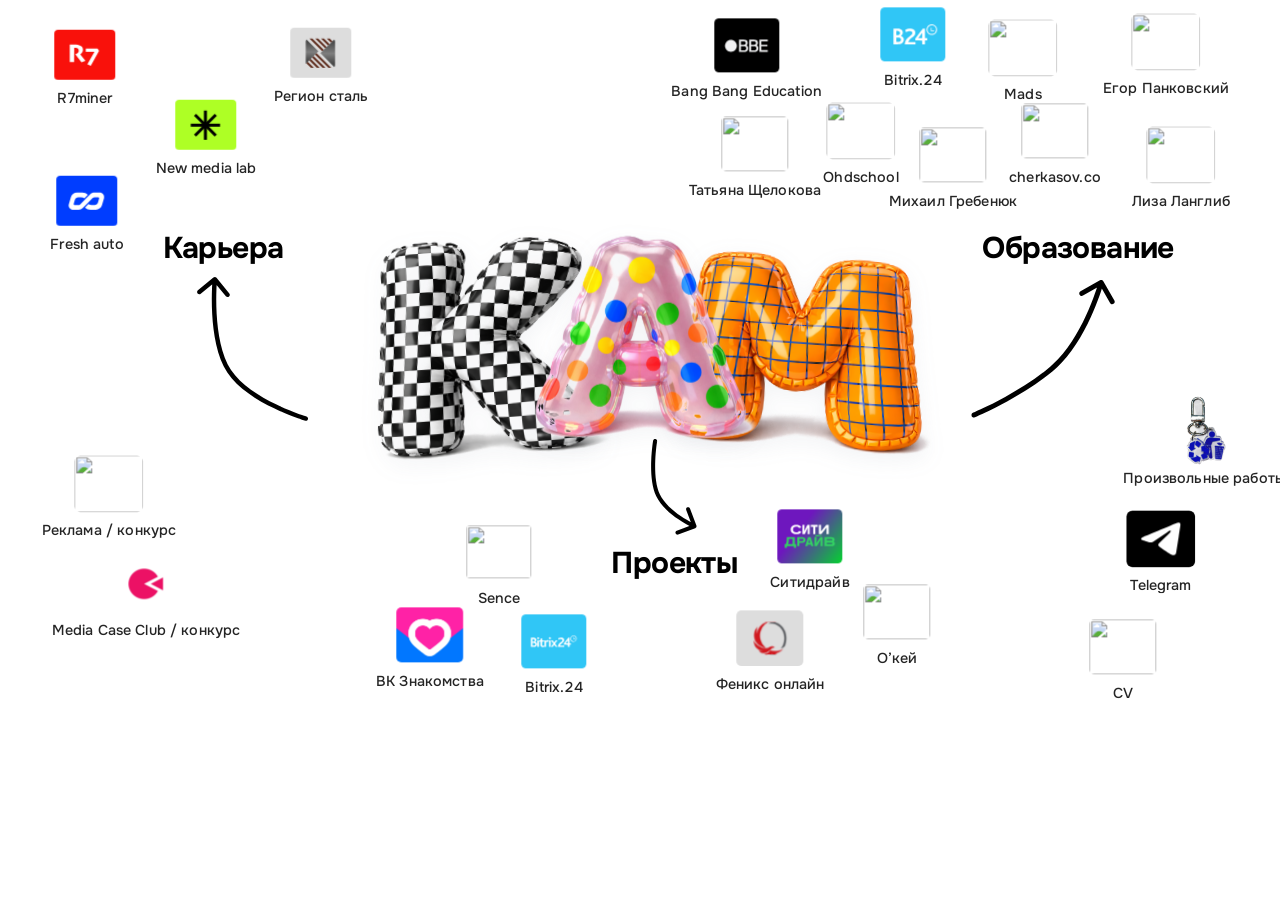
==== commit 009ab230: "Update icons, mobile layout and favicon" ====
--- a/index.html
+++ b/index.html
@@ -5,7 +5,8 @@
   <meta name="viewport" content="width=device-width, initial-scale=1.0">
   <title>CV Mindmap</title>
   <meta name="description" content="Стартовая сцена сайта-резюме в формате майндмэпа.">
-  <link rel="stylesheet" href="./styles.css?v=20260418-11">
+  <link rel="icon" type="image/svg+xml" href="./assets/favicon.svg?v=20260424-02">
+  <link rel="stylesheet" href="./styles.css?v=20260424-05">
 </head>
 <body>
   <main class="map-page">
@@ -75,49 +76,49 @@
 
           <div class="desktop-icon eicon-mads" role="button" tabindex="0" aria-label="Открыть Mads" data-project="edu-mads">
             <span class="desktop-icon-tile tile-project">
-              <img src="./assets/edu-mads.svg" alt="" class="desktop-icon-image desktop-icon-image-project">
+              <img src="./assets/icon-edu-mads.jpeg" alt="" class="desktop-icon-image desktop-icon-image-project">
             </span>
             <span class="desktop-icon-title">Mads</span>
           </div>
 
           <div class="desktop-icon eicon-egor" role="button" tabindex="0" aria-label="Открыть Егор Панковский" data-project="edu-egor">
             <span class="desktop-icon-tile tile-project">
-              <img src="./assets/edu-egor.svg" alt="" class="desktop-icon-image desktop-icon-image-project">
+              <img src="./assets/icon-edu-egor.jpeg" alt="" class="desktop-icon-image desktop-icon-image-project">
             </span>
             <span class="desktop-icon-title">Егор Панковский</span>
           </div>
 
           <div class="desktop-icon eicon-tatiana" role="button" tabindex="0" aria-label="Открыть Татьяна Щелокова" data-project="edu-tatiana">
             <span class="desktop-icon-tile tile-project">
-              <img src="./assets/edu-tatiana.svg" alt="" class="desktop-icon-image desktop-icon-image-project">
+              <img src="./assets/icon-edu-tatiana.jpeg" alt="" class="desktop-icon-image desktop-icon-image-project">
             </span>
             <span class="desktop-icon-title">Татьяна Щелокова</span>
           </div>
 
           <div class="desktop-icon eicon-ohdschool" role="button" tabindex="0" aria-label="Открыть Ohdschool" data-project="edu-ohdschool">
             <span class="desktop-icon-tile tile-project">
-              <img src="./assets/edu-ohdschool.svg" alt="" class="desktop-icon-image desktop-icon-image-project">
+              <img src="./assets/icon-edu-ohdschool.jpeg" alt="" class="desktop-icon-image desktop-icon-image-project">
             </span>
             <span class="desktop-icon-title">Ohdschool</span>
           </div>
 
           <div class="desktop-icon eicon-cherkasov" role="button" tabindex="0" aria-label="Открыть cherkasov.co" data-project="edu-cherkasov">
             <span class="desktop-icon-tile tile-project">
-              <img src="./assets/edu-cherkasov.svg" alt="" class="desktop-icon-image desktop-icon-image-project">
+              <img src="./assets/icon-edu-cherkasov.jpeg" alt="" class="desktop-icon-image desktop-icon-image-project">
             </span>
             <span class="desktop-icon-title">cherkasov.co</span>
           </div>
 
           <div class="desktop-icon eicon-mikhail" role="button" tabindex="0" aria-label="Открыть Михаил Гребенюк" data-project="edu-mikhail">
             <span class="desktop-icon-tile tile-project">
-              <img src="./assets/edu-mikhail.svg" alt="" class="desktop-icon-image desktop-icon-image-project">
+              <img src="./assets/icon-edu-mikhail.jpeg" alt="" class="desktop-icon-image desktop-icon-image-project">
             </span>
             <span class="desktop-icon-title">Михаил Гребенюк</span>
           </div>
 
           <div class="desktop-icon eicon-liza" role="button" tabindex="0" aria-label="Открыть Лиза Ланглиб" data-project="edu-liza">
             <span class="desktop-icon-tile tile-project">
-              <img src="./assets/edu-liza.svg" alt="" class="desktop-icon-image desktop-icon-image-project">
+              <img src="./assets/icon-edu-liza.jpeg" alt="" class="desktop-icon-image desktop-icon-image-project">
             </span>
             <span class="desktop-icon-title">Лиза Ланглиб</span>
           </div>
@@ -126,28 +127,28 @@
         <section class="projects-desktop" aria-label="Иконки проектов">
           <div class="desktop-icon picon-reklama" role="button" tabindex="0" aria-label="Открыть проект Реклама / конкурс" data-project="project-reklama">
             <span class="desktop-icon-tile tile-project">
-              <img src="./assets/project-reklama.svg" alt="" class="desktop-icon-image desktop-icon-image-project">
+              <img src="./assets/project-reklama.jpg" alt="" class="desktop-icon-image desktop-icon-image-project">
             </span>
             <span class="desktop-icon-title">Реклама / конкурс</span>
           </div>
 
           <div class="desktop-icon picon-mediacase" role="button" tabindex="0" aria-label="Открыть проект Media Case Club / конкурс" data-project="project-mediacase">
             <span class="desktop-icon-tile tile-project">
-              <img src="./assets/project-media-case.svg" alt="" class="desktop-icon-image desktop-icon-image-project">
+              <img src="./assets/icon-media-case-contest.svg" alt="" class="desktop-icon-image desktop-icon-image-project">
             </span>
             <span class="desktop-icon-title">Media Case Club / конкурс</span>
           </div>
 
-          <div class="desktop-icon picon-rassvet" role="button" tabindex="0" aria-label="Открыть проект Rassvet.digital" data-project="rassvet">
-            <span class="desktop-icon-tile tile-project">
-              <img src="./assets/project-rassvet.svg" alt="" class="desktop-icon-image desktop-icon-image-project">
-            </span>
-            <span class="desktop-icon-title">Rassvet.digital</span>
+          <div class="desktop-icon picon-rassvet" role="button" tabindex="0" aria-label="Открыть проект ВК Знакомства" data-project="rassvet">
+            <span class="desktop-icon-tile tile-project">
+              <img src="./assets/icon-vk-znakomstva.svg" alt="" class="desktop-icon-image desktop-icon-image-project">
+            </span>
+            <span class="desktop-icon-title">ВК Знакомства</span>
           </div>
 
           <div class="desktop-icon picon-sence" role="button" tabindex="0" aria-label="Открыть проект Sence" data-project="sence">
             <span class="desktop-icon-tile tile-project">
-              <img src="./assets/project-sence.svg" alt="" class="desktop-icon-image desktop-icon-image-project">
+              <img src="./assets/icon-project-sence.png" alt="" class="desktop-icon-image desktop-icon-image-project">
             </span>
             <span class="desktop-icon-title">Sence</span>
           </div>
@@ -168,14 +169,14 @@
 
           <div class="desktop-icon picon-phoenix" role="button" tabindex="0" aria-label="Открыть проект Феникс онлайн" data-project="phoenix">
             <span class="desktop-icon-tile tile-project">
-              <img src="./assets/project-phoenix.svg" alt="" class="desktop-icon-image desktop-icon-image-project">
+              <img src="./assets/icon-project-phoenix.svg" alt="" class="desktop-icon-image desktop-icon-image-project">
             </span>
             <span class="desktop-icon-title">Феникс онлайн</span>
           </div>
 
           <div class="desktop-icon picon-okei" role="button" tabindex="0" aria-label="Открыть проект О’кей" data-project="project-okei">
             <span class="desktop-icon-tile tile-project">
-              <img src="./assets/project-okei.svg" alt="" class="desktop-icon-image desktop-icon-image-project">
+              <img src="./assets/icon-project-okei.png" alt="" class="desktop-icon-image desktop-icon-image-project">
             </span>
             <span class="desktop-icon-title">О’кей</span>
           </div>
@@ -189,12 +190,12 @@
 
           <div class="desktop-icon picon-eco" role="button" tabindex="0" aria-label="Открыть проект Эко брелок" data-project="project-eco">
             <img src="./assets/project-eco.png" alt="" class="desktop-icon-image desktop-icon-image-eco">
-            <span class="desktop-icon-title">Произвольное</span>
+            <span class="desktop-icon-title">Произвольные работы</span>
           </div>
 
           <div class="desktop-icon picon-cv" role="button" tabindex="0" aria-label="Открыть проект CV" data-project="project-cv">
             <span class="desktop-icon-tile tile-project">
-              <img src="./assets/project-cv.svg" alt="" class="desktop-icon-image desktop-icon-image-project">
+              <img src="./assets/icon-project-cv.png" alt="" class="desktop-icon-image desktop-icon-image-project">
             </span>
             <span class="desktop-icon-title">CV</span>
           </div>
@@ -207,6 +208,73 @@
             </div>
           </div>
         </div>
+      </div>
+
+      <div class="mobile-layout" aria-label="Мобильная версия карты">
+        <div class="mobile-kam-card">
+          <div class="mobile-kam-row" aria-hidden="true">
+            <img src="./assets/elements/kam-k-transparent.png" alt="">
+            <img src="./assets/elements/kam-a-transparent.png" alt="">
+            <img src="./assets/elements/kam-m-transparent.png" alt="">
+          </div>
+        </div>
+
+        <div class="mobile-grid mobile-grid-top">
+          <div class="mobile-app-card desktop-icon mobile-top-eco" role="button" tabindex="0" data-project="project-eco"><img src="./assets/project-eco.png" alt="" class="desktop-icon-image desktop-icon-image-eco"><span class="desktop-icon-title">Произвольные работы</span></div>
+          <div class="mobile-app-card desktop-icon" role="button" tabindex="0" data-project="project-cv"><span class="desktop-icon-tile tile-project"><img src="./assets/icon-project-cv.png" alt="" class="desktop-icon-image desktop-icon-image-project"></span><span class="desktop-icon-title">CV</span></div>
+          <div class="mobile-app-card desktop-icon" role="button" tabindex="0" data-project="project-telegram"><span class="desktop-icon-tile tile-project"><img src="./assets/project-telegram.svg" alt="" class="desktop-icon-image desktop-icon-image-project desktop-icon-image-telegram"></span><span class="desktop-icon-title">Telegram</span></div>
+        </div>
+
+        <section class="mobile-section" aria-label="Карьера">
+          <h2 class="mobile-section-title">Карьера</h2>
+          <div class="mobile-grid">
+            <div class="mobile-app-card desktop-icon" role="button" tabindex="0" data-project="r7" aria-label="Открыть проект R7miner">
+              <span class="desktop-icon-tile tile-r7"><img src="./assets/career-r7miner.svg" alt="" class="desktop-icon-image"></span>
+              <span class="desktop-icon-title">R7miner</span>
+            </div>
+            <div class="mobile-app-card desktop-icon" role="button" tabindex="0" data-project="region" aria-label="Открыть проект Регион сталь">
+              <span class="desktop-icon-tile tile-region"><img src="./assets/career-region-stal.svg" alt="" class="desktop-icon-image"></span>
+              <span class="desktop-icon-title">Регион сталь</span>
+            </div>
+            <div class="mobile-app-card desktop-icon" role="button" tabindex="0" data-project="newmedia" aria-label="Открыть проект New media lab">
+              <span class="desktop-icon-tile tile-newmedia"><img src="./assets/career-new-media-lab.svg" alt="" class="desktop-icon-image"></span>
+              <span class="desktop-icon-title">New media lab</span>
+            </div>
+            <div class="mobile-app-card desktop-icon" role="button" tabindex="0" data-project="fresh" aria-label="Открыть проект Fresh auto">
+              <span class="desktop-icon-tile tile-fresh"><img src="./assets/career-fresh-auto.svg" alt="" class="desktop-icon-image"></span>
+              <span class="desktop-icon-title">Fresh auto</span>
+            </div>
+          </div>
+        </section>
+
+        <section class="mobile-section" aria-label="Проекты">
+          <h2 class="mobile-section-title">Проекты</h2>
+          <div class="mobile-grid">
+            <div class="mobile-app-card desktop-icon" role="button" tabindex="0" data-project="project-reklama"><span class="desktop-icon-tile tile-project"><img src="./assets/project-reklama.jpg" alt="" class="desktop-icon-image desktop-icon-image-project"></span><span class="desktop-icon-title">Реклама / конкурс</span></div>
+            <div class="mobile-app-card desktop-icon" role="button" tabindex="0" data-project="project-mediacase"><span class="desktop-icon-tile tile-project"><img src="./assets/icon-media-case-contest.svg" alt="" class="desktop-icon-image desktop-icon-image-project"></span><span class="desktop-icon-title">Media Case Club / конкурс</span></div>
+            <div class="mobile-app-card desktop-icon" role="button" tabindex="0" data-project="sence"><span class="desktop-icon-tile tile-project"><img src="./assets/icon-project-sence.png" alt="" class="desktop-icon-image desktop-icon-image-project"></span><span class="desktop-icon-title">Sence</span></div>
+            <div class="mobile-app-card desktop-icon" role="button" tabindex="0" data-project="citydrive"><span class="desktop-icon-tile tile-project"><img src="./assets/project-citydrive.svg" alt="" class="desktop-icon-image desktop-icon-image-project"></span><span class="desktop-icon-title">Ситидрайв</span></div>
+            <div class="mobile-app-card desktop-icon" role="button" tabindex="0" data-project="rassvet"><span class="desktop-icon-tile tile-project"><img src="./assets/icon-vk-znakomstva.svg" alt="" class="desktop-icon-image desktop-icon-image-project"></span><span class="desktop-icon-title">ВК Знакомства</span></div>
+            <div class="mobile-app-card desktop-icon" role="button" tabindex="0" data-project="bitrix"><span class="desktop-icon-tile tile-project"><img src="./assets/project-bitrix.svg" alt="" class="desktop-icon-image desktop-icon-image-project"></span><span class="desktop-icon-title">Bitrix.24</span></div>
+            <div class="mobile-app-card desktop-icon" role="button" tabindex="0" data-project="phoenix"><span class="desktop-icon-tile tile-project"><img src="./assets/icon-project-phoenix.svg" alt="" class="desktop-icon-image desktop-icon-image-project"></span><span class="desktop-icon-title">Феникс онлайн</span></div>
+            <div class="mobile-app-card desktop-icon" role="button" tabindex="0" data-project="project-okei"><span class="desktop-icon-tile tile-project"><img src="./assets/icon-project-okei.png" alt="" class="desktop-icon-image desktop-icon-image-project"></span><span class="desktop-icon-title">О’кей</span></div>
+          </div>
+        </section>
+
+        <section class="mobile-section" aria-label="Образование">
+          <h2 class="mobile-section-title">Образование</h2>
+          <div class="mobile-grid">
+            <div class="mobile-app-card desktop-icon" role="button" tabindex="0" data-project="edu-bbe"><span class="desktop-icon-tile tile-project"><img src="./assets/edu-bbe.svg" alt="" class="desktop-icon-image desktop-icon-image-project"></span><span class="desktop-icon-title">Bang Bang Education</span></div>
+            <div class="mobile-app-card desktop-icon" role="button" tabindex="0" data-project="edu-bitrix"><span class="desktop-icon-tile tile-project"><img src="./assets/edu-bitrix.svg" alt="" class="desktop-icon-image desktop-icon-image-project"></span><span class="desktop-icon-title">Bitrix.24</span></div>
+            <div class="mobile-app-card desktop-icon" role="button" tabindex="0" data-project="edu-mads"><span class="desktop-icon-tile tile-project"><img src="./assets/mobile-edu-mads.svg" alt="" class="desktop-icon-image desktop-icon-image-project"></span><span class="desktop-icon-title">Mads</span></div>
+            <div class="mobile-app-card desktop-icon" role="button" tabindex="0" data-project="edu-egor"><span class="desktop-icon-tile tile-project"><img src="./assets/mobile-edu-liza.svg" alt="" class="desktop-icon-image desktop-icon-image-project"></span><span class="desktop-icon-title">Егор Панковский</span></div>
+            <div class="mobile-app-card desktop-icon" role="button" tabindex="0" data-project="edu-tatiana"><span class="desktop-icon-tile tile-project"><img src="./assets/mobile-edu-mikhail.svg" alt="" class="desktop-icon-image desktop-icon-image-project"></span><span class="desktop-icon-title">Татьяна Щелокова</span></div>
+            <div class="mobile-app-card desktop-icon" role="button" tabindex="0" data-project="edu-ohdschool"><span class="desktop-icon-tile tile-project"><img src="./assets/mobile-edu-egor.svg" alt="" class="desktop-icon-image desktop-icon-image-project"></span><span class="desktop-icon-title">Ohdschool</span></div>
+            <div class="mobile-app-card desktop-icon" role="button" tabindex="0" data-project="edu-cherkasov"><span class="desktop-icon-tile tile-project"><img src="./assets/mobile-edu-ohdschool.svg" alt="" class="desktop-icon-image desktop-icon-image-project"></span><span class="desktop-icon-title">cherkasov.co</span></div>
+            <div class="mobile-app-card desktop-icon" role="button" tabindex="0" data-project="edu-mikhail"><span class="desktop-icon-tile tile-project"><img src="./assets/mobile-edu-tatiana.svg" alt="" class="desktop-icon-image desktop-icon-image-project"></span><span class="desktop-icon-title">Михаил Гребенюк</span></div>
+            <div class="mobile-app-card desktop-icon" role="button" tabindex="0" data-project="edu-liza"><span class="desktop-icon-tile tile-project"><img src="./assets/mobile-edu-cherkasov.svg" alt="" class="desktop-icon-image desktop-icon-image-project"></span><span class="desktop-icon-title">Лиза Ланглиб</span></div>
+          </div>
+        </section>
       </div>
 
       <div class="project-modal" id="project-modal" aria-hidden="true">
@@ -248,6 +316,6 @@
     </section>
   </main>
 
-  <script src="./script.js?v=20260420-27"></script>
+  <script src="./script.js?v=20260424-62"></script>
 </body>
 </html>
--- a/styles.css
+++ b/styles.css
@@ -64,6 +64,11 @@
   width: 100%;
   height: 100%;
 }
+
+.mobile-layout {
+  display: none;
+}
+
 
 .hero-cluster {
   position: relative;
@@ -109,9 +114,9 @@
 }
 
 .frag-k {
-  --left: 33.5%;
+  --left: 35%;
   --top: 50%;
-  --width: 31%;
+  --width: 32%;
   --depth: 0.56;
   --tilt: -4deg;
   --explode-x: -16px;
@@ -122,7 +127,7 @@
 .frag-a {
   --left: 50%;
   --top: 47%;
-  --width: 30%;
+  --width: 31%;
   --depth: 0.62;
   --tilt: 0deg;
   --explode-x: 0px;
@@ -131,9 +136,9 @@
 }
 
 .frag-m {
-  --left: 66.5%;
+  --left: 65%;
   --top: 50%;
-  --width: 31%;
+  --width: 32%;
   --depth: 0.52;
   --tilt: 4deg;
   --explode-x: 16px;
@@ -337,6 +342,65 @@
   background: transparent;
 }
 
+/* Keep selected project/education icons visually identical to the main icon system */
+.picon-rassvet .desktop-icon-tile.tile-project,
+.picon-mediacase .desktop-icon-tile.tile-project,
+.eicon-tatiana .desktop-icon-tile.tile-project,
+.eicon-mikhail .desktop-icon-tile.tile-project,
+.eicon-liza .desktop-icon-tile.tile-project,
+.picon-phoenix .desktop-icon-tile.tile-project,
+.picon-sence .desktop-icon-tile.tile-project,
+.picon-okei .desktop-icon-tile.tile-project,
+.eicon-egor .desktop-icon-tile.tile-project,
+.eicon-mads .desktop-icon-tile.tile-project,
+.eicon-ohdschool .desktop-icon-tile.tile-project,
+.eicon-cherkasov .desktop-icon-tile.tile-project,
+.picon-cv .desktop-icon-tile.tile-project {
+  width: clamp(62px, 4.8vw, 74px);
+  height: clamp(44px, 3.6vw, 54px);
+  border-radius: var(--radius-tile);
+  box-shadow: none;
+  background: transparent;
+  overflow: hidden;
+}
+
+.picon-rassvet .desktop-icon-image-project,
+.picon-mediacase .desktop-icon-image-project,
+.eicon-tatiana .desktop-icon-image-project,
+.eicon-mikhail .desktop-icon-image-project,
+.eicon-liza .desktop-icon-image-project,
+.picon-phoenix .desktop-icon-image-project,
+.picon-sence .desktop-icon-image-project,
+.picon-okei .desktop-icon-image-project,
+.eicon-egor .desktop-icon-image-project,
+.eicon-mads .desktop-icon-image-project,
+.eicon-ohdschool .desktop-icon-image-project,
+.eicon-cherkasov .desktop-icon-image-project,
+.picon-cv .desktop-icon-image-project {
+  width: 100%;
+  height: 100%;
+  object-fit: contain;
+  border-radius: inherit;
+}
+
+/* Reklama/contest icon should use the same rounded tile format as other icons */
+.picon-reklama .desktop-icon-tile.tile-project {
+  width: 60px;
+  height: 46px;
+  border-radius: var(--radius-tile);
+  box-shadow: 0 6px 14px rgba(17, 24, 39, 0.14);
+  background: #ffffff;
+  overflow: hidden;
+}
+
+.picon-reklama .desktop-icon-image-project {
+  width: 100%;
+  height: 100%;
+  object-fit: cover;
+  border-radius: inherit;
+}
+
+
 .desktop-icon-image-project {
   width: clamp(62px, 4.8vw, 74px);
   height: clamp(44px, 3.6vw, 54px);
@@ -578,6 +642,15 @@
   .desktop-icon-tile {
     width: 76px;
     height: 76px;
+  }
+
+  .picon-reklama .desktop-icon-tile.tile-project {
+    width: 76px;
+    height: 76px;
+    border-radius: var(--radius-tile);
+    box-shadow: 0 6px 14px rgba(17, 24, 39, 0.14);
+    background: #ffffff;
+    overflow: hidden;
   }
 
   .desktop-icon-image,
@@ -807,10 +880,13 @@
 .project-thumb {
   width: 44px;
   height: 44px;
-  border-radius: 0;
+  border-radius: var(--radius-tile) !important;
   background: transparent;
   padding: 0;
   object-fit: contain;
+  object-position: center;
+  overflow: hidden;
+  display: block;
   box-shadow: none;
 }
 
@@ -847,6 +923,18 @@
   border-radius: var(--radius-tile);
 }
 
+.project-meta[hidden] + .project-intro {
+  margin-top: 0;
+}
+
+.project-window[class*="project-edu-"] .project-meta {
+  margin-bottom: 10px;
+}
+
+.project-window[class*="project-edu-"] .project-intro {
+  margin-top: 0;
+}
+
 .project-section {
   margin-top: 10px;
 }
@@ -931,6 +1019,11 @@
   grid-column: span 1;
 }
 
+.project-gallery-video {
+  display: block;
+  background: rgba(255, 255, 255, 0.72);
+}
+
 .project-gallery-image.is-featured {
   grid-column: 1 / -1;
   aspect-ratio: 16 / 9;
@@ -984,6 +1077,14 @@
   font-size: clamp(0.9rem, 0.96vw, 1rem);
   line-height: 1.3;
   color: #4a515d;
+}
+
+.project-gallery-note--textonly {
+  padding: 14px 16px;
+}
+
+.project-gallery-note--textonly .project-gallery-note-text {
+  margin: 0;
 }
 
 .project-slider {
@@ -1122,6 +1223,137 @@
   aspect-ratio: auto;
 }
 
+/* Phoenix: natural heights, pair rows only where marked */
+.project-window.project-phoenix .project-gallery {
+  grid-template-columns: repeat(2, minmax(0, 1fr));
+}
+
+.project-window.project-phoenix .project-gallery-image {
+  grid-column: 1 / -1;
+  width: 100%;
+  height: auto;
+  aspect-ratio: auto;
+  object-fit: contain;
+}
+
+.project-window.project-phoenix .project-gallery-image.is-pair {
+  grid-column: span 1;
+}
+
+.project-window.project-phoenix .project-gallery-image.is-gif,
+.project-window.project-phoenix .project-gallery-image.is-featured,
+.project-window.project-phoenix .project-gallery-image.is-portrait {
+  width: 100%;
+  aspect-ratio: auto;
+}
+
+/* Citydrive: single-column visuals with natural height (no forced crop) */
+.project-window.project-citydrive .project-gallery {
+  grid-template-columns: 1fr;
+}
+
+.project-window.project-citydrive .project-gallery-image {
+  grid-column: 1 / -1;
+  width: 100%;
+  height: auto;
+  aspect-ratio: auto;
+  object-fit: contain;
+}
+
+.project-window.project-citydrive .project-gallery-video {
+  width: 100%;
+  height: auto;
+  aspect-ratio: auto;
+  object-fit: contain;
+}
+
+.project-window.project-citydrive .project-gallery-image.is-gif,
+.project-window.project-citydrive .project-gallery-image.is-featured,
+.project-window.project-citydrive .project-gallery-image.is-portrait,
+.project-window.project-citydrive .project-gallery-image.is-pair {
+  width: 100%;
+  aspect-ratio: auto;
+}
+
+/* VK знакомства (rassvet key): natural heights, pair rows where marked */
+.project-window.project-rassvet .project-gallery {
+  grid-template-columns: repeat(2, minmax(0, 1fr));
+}
+
+.project-window.project-rassvet .project-gallery-image {
+  grid-column: 1 / -1;
+  width: 100%;
+  height: auto;
+  aspect-ratio: auto;
+  object-fit: contain;
+}
+
+.project-window.project-rassvet .project-gallery-image.is-pair {
+  grid-column: span 1;
+}
+
+.project-window.project-rassvet .project-gallery-image.is-gif,
+.project-window.project-rassvet .project-gallery-image.is-featured,
+.project-window.project-rassvet .project-gallery-image.is-portrait {
+  width: 100%;
+  aspect-ratio: auto;
+}
+
+/* O'key: single-column visuals with natural height (no forced crop) */
+.project-window.project-project-okei .project-gallery {
+  grid-template-columns: 1fr;
+}
+
+.project-window.project-project-okei .project-gallery-image {
+  grid-column: 1 / -1;
+  width: 100%;
+  height: auto;
+  aspect-ratio: auto;
+  object-fit: contain;
+}
+
+.project-window.project-project-okei .project-gallery-image.is-gif,
+.project-window.project-project-okei .project-gallery-image.is-featured,
+.project-window.project-project-okei .project-gallery-image.is-portrait,
+.project-window.project-project-okei .project-gallery-image.is-pair {
+  width: 100%;
+  aspect-ratio: auto;
+}
+
+/* Reklama contest: natural heights, pair rows where marked; mp4 like gif except explicit player */
+.project-window.project-project-reklama .project-gallery {
+  grid-template-columns: repeat(2, minmax(0, 1fr));
+}
+
+.project-window.project-project-reklama .project-gallery-image {
+  grid-column: 1 / -1;
+  width: 100%;
+  height: auto;
+  aspect-ratio: auto;
+  object-fit: contain;
+}
+
+.project-window.project-project-reklama .project-gallery-image.is-pair {
+  grid-column: span 1;
+}
+
+.project-window.project-project-reklama .project-gallery-image.is-gif,
+.project-window.project-project-reklama .project-gallery-image.is-featured,
+.project-window.project-project-reklama .project-gallery-image.is-portrait {
+  width: 100%;
+  aspect-ratio: auto;
+}
+
+.project-window.project-project-reklama .project-gallery-video.is-player {
+  background: #111;
+  border-radius: var(--radius-media);
+}
+
+/* Reklama popup: make logo rounding consistent with other popups */
+.project-window.project-project-reklama .project-thumb {
+  border-radius: var(--radius-tile);
+}
+
 /* Region steel: same width, natural image height; only marked pair items are in one row */
 .project-window.project-region .project-gallery {
   grid-template-columns: repeat(2, minmax(0, 1fr));
@@ -1146,154 +1378,242 @@
   aspect-ratio: auto;
 }
 
+/* Произвольное: по умолчанию без кропа */
+.project-window.project-project-eco .project-gallery-image {
+  width: 100%;
+  height: auto;
+  aspect-ratio: auto;
+  object-fit: contain;
+}
+
+.project-window.project-project-eco .project-gallery-video {
+  width: 100%;
+  height: auto;
+  aspect-ratio: auto;
+  object-fit: contain;
+}
+
+.project-window.project-project-eco .project-gallery-image.is-gif,
+.project-window.project-project-eco .project-gallery-image.is-featured,
+.project-window.project-project-eco .project-gallery-image.is-portrait,
+.project-window.project-project-eco .project-gallery-image.is-pair {
+  width: 100%;
+  aspect-ratio: auto;
+}
+
+/* Произвольное: кроп только для элементов 1–21 */
+.project-window.project-project-eco .project-gallery-image.is-fixed-crop,
+.project-window.project-project-eco .project-gallery-video.is-fixed-crop {
+  height: 100%;
+  aspect-ratio: 1190 / 1684;
+  object-fit: cover;
+}
+
+.project-window.project-project-eco .project-gallery-image.is-fixed-crop.is-pair,
+.project-window.project-project-eco .project-gallery-image.is-fixed-crop.is-featured,
+.project-window.project-project-eco .project-gallery-image.is-fixed-crop.is-gif,
+.project-window.project-project-eco .project-gallery-image.is-fixed-crop.is-portrait {
+  aspect-ratio: 1190 / 1684;
+}
+
 @media (max-width: 760px) {
-  .hero-cluster {
-    width: min(100vw, 700px);
-    aspect-ratio: 0.95;
-  }
-
-  .callout {
-    gap: 8px;
-  }
-
-  .callout-text {
-    font-size: clamp(1rem, 4.2vw, 1.35rem);
-  }
-
-  .callout-career {
-    left: 1%;
-    top: 22%;
-  }
-
-  .callout-education {
-    right: 1%;
-    top: 10%;
+  body {
+    background: #f9f8f8;
+  }
+
+  .map-scene {
+    min-height: auto;
+    display: block;
+    overflow: visible;
+    padding: 18px 14px 28px;
+    background: #f9f8f8;
+  }
+
+  .scene-shell {
+    display: none;
+  }
+
+  .mobile-layout {
+    display: grid;
+    gap: 16px;
+    width: min(100%, 560px);
+    margin: 0 auto;
+  }
+
+  .mobile-kam-card {
+    background: #fff;
+    border-radius: 8px;
+    padding: 18px 16px;
+    box-shadow: 0 3px 8px rgba(17, 24, 39, 0.05);
+  }
+
+  .mobile-kam-row {
+    display: flex;
+    align-items: center;
+    justify-content: center;
+    gap: 0;
+    animation: mobileKamBreathe 3.1s ease-in-out infinite;
+  }
+
+  .mobile-kam-row img {
+    width: 43%;
+    max-width: 168px;
+    height: auto;
+    display: block;
+    animation: mobileKamPop 520ms cubic-bezier(0.2, 0.85, 0.2, 1) both;
+  }
+
+  .mobile-kam-row img + img {
+    margin-left: -66px;
+  }
+
+  .mobile-kam-row img:nth-child(2) {
+    animation-delay: 80ms;
+  }
+
+  .mobile-kam-row img:nth-child(3) {
+    animation-delay: 160ms;
+    width: 46%;
+    max-width: 180px;
+  }
+
+  .mobile-section {
+    display: grid;
     gap: 10px;
   }
 
-  .callout-achievements {
-    bottom: 15%;
+  .mobile-section-title {
+    margin: 0;
+    font-family: "Onest", "Segoe UI", Arial, sans-serif;
+    font-size: 20px;
+    line-height: 1;
+    font-weight: 700;
+    color: #111827;
+  }
+
+  .mobile-grid {
+    display: grid;
+    grid-template-columns: repeat(2, minmax(0, 1fr));
+    gap: 10px;
+  }
+
+  .mobile-grid-top {
+    grid-template-columns: repeat(2, minmax(0, 1fr));
+  }
+
+  .mobile-top-eco {
+    grid-column: 1 / -1;
+  }
+
+  .mobile-app-card.desktop-icon {
+    position: static;
+    width: 100%;
+    transform: none !important;
+    display: flex;
+    align-items: center;
+    gap: 10px;
+    margin: 0;
+    padding: 11px 12px;
+    border-radius: 8px;
+    background: #fff;
+    box-shadow: 0 3px 8px rgba(17, 24, 39, 0.05);
+    cursor: pointer;
+    touch-action: manipulation;
+  }
+
+  .mobile-app-card .desktop-icon-tile,
+  .mobile-app-card .tile-project {
+    width: 44px;
+    height: 44px;
+    border-radius: 7px;
+    margin: 0;
+    flex: 0 0 44px;
+    box-shadow: none;
+    background: transparent;
+    overflow: hidden;
+  }
+
+  .mobile-app-card .desktop-icon-image,
+  .mobile-app-card .desktop-icon-image-project,
+  .mobile-app-card .desktop-icon-image-telegram {
+    width: 44px;
+    height: 44px;
+    object-fit: contain;
+    display: block;
+    filter: none !important;
+  }
+
+  .mobile-app-card .desktop-icon-image-eco {
+    width: 44px;
+    height: 44px;
+    object-fit: contain;
+    display: block;
+  }
+
+  .mobile-app-card .desktop-icon-title {
+    margin: 0;
+    padding: 0;
+    font-family: "Onest", "Segoe UI", Arial, sans-serif;
+    font-size: 16px;
+    line-height: 1.15;
+    font-weight: 400;
+    color: #242424;
+    text-align: left;
+    white-space: normal;
+    display: block;
+    max-width: none;
+  }
+
+  .mobile-app-card:hover,
+  .mobile-app-card:focus-within,
+  .mobile-app-card.is-hovered {
+    --lift: 0px;
+    --icon-scale: 1;
+    --icon-rot: 0deg;
+    box-shadow: 0 7px 16px rgba(17, 24, 39, 0.1);
+  }
+
+  .mobile-app-card:hover .desktop-icon-title,
+  .mobile-app-card:focus-within .desktop-icon-title,
+  .mobile-app-card.is-hovered .desktop-icon-title {
+    color: #242424;
+    background: transparent;
+    padding: 0;
+    box-shadow: none;
+    transform: none;
   }
 
   .project-window {
-    width: 86vw;
-    max-height: 76vh;
-  }
-
-  .project-window-title {
-    font-size: 0.95rem;
-  }
-
-  .project-window-body {
-    padding: 12px;
-  }
-
+    width: min(94vw, 560px);
+    max-height: 78vh;
+  }
+
+  .project-window-title,
   .project-name {
-    font-size: 1.45rem;
-  }
-
-  .project-section-title {
-    font-size: 1.35rem;
-  }
-
-  .career-desktop {
-    left: 4.8%;
-    top: 3%;
-    width: 232px;
-    height: 164px;
-  }
-
-  .desktop-icon {
-    gap: 6px;
-  }
-
-  .desktop-icon-tile {
-    width: 44px;
-    height: 34px;
-    border-radius: var(--radius-tight);
-  }
-
-  .desktop-icon-image {
-    width: 26px;
-    height: 18px;
-  }
-
-  .desktop-icon-title {
-    font-size: 0.74rem;
-  }
-
-  .desktop-icon-image-project {
-    width: 50px;
-    height: 36px;
-  }
-
-  .desktop-icon-image-telegram {
-    width: 64px;
-    height: 48px;
-  }
-
-  .eicon-bbe { left: 58%; top: 2%; }
-  .eicon-bitrix { left: 73%; top: 0%; }
-  .eicon-mads { left: 81%; top: 6%; }
-  .eicon-egor { left: 92%; top: 2%; }
-  .eicon-tatiana { left: 58%; top: 18%; }
-  .eicon-ohdschool { left: 69%; top: 15%; }
-  .eicon-cherkasov { left: 83%; top: 18%; }
-  .eicon-mikhail { left: 73%; top: 24%; }
-  .eicon-liza { left: 92%; top: 24%; }
-
-  .picon-reklama { left: 5%; top: 69%; }
-  .picon-mediacase { left: 8%; top: 82%; }
-  .picon-sence { left: 30%; top: 76%; }
-  .picon-rassvet { left: 25%; top: 87%; }
-  .picon-bitrix { left: 40%; top: 88%; }
-  .picon-citydrive { left: 62%; top: 79%; }
-  .picon-phoenix { left: 53%; top: 88%; }
-  .picon-okei { left: 70%; top: 86%; }
-  .picon-telegram { left: 90%; top: 79%; }
-  .picon-cv { left: 88%; top: 90%; }
-
-  .desktop-icon:hover .desktop-icon-title,
-  .desktop-icon:focus-within .desktop-icon-title {
-    padding: 5px 9px;
-  }
-
-  .icon-r7 {
-    left: 0;
-    top: 0;
-  }
-
-  .icon-region {
-    left: 164px;
-    top: 10px;
-  }
-
-  .icon-newmedia {
-    left: 80px;
-    top: 45px;
-  }
-
-  .icon-fresh {
-    left: -10px;
-    top: 104px;
-  }
-
-  .frag-k {
-    --left: 29%;
-    --top: 49%;
-    --width: 37%;
-  }
-
-  .frag-a {
-    --left: 50%;
-    --top: 46%;
-    --width: 36%;
-  }
-
-  .frag-m {
-    --left: 71%;
-    --top: 49%;
-    --width: 37%;
+    font-weight: 500;
+  }
+
+  @keyframes mobileKamPop {
+    0% {
+      opacity: 0;
+      transform: translateY(8px) scale(0.92);
+      filter: blur(1.5px);
+    }
+    100% {
+      opacity: 1;
+      transform: translateY(0) scale(1);
+      filter: blur(0);
+    }
+  }
+
+  @keyframes mobileKamBreathe {
+    0%,
+    100% {
+      transform: translateY(0) scale(1);
+    }
+    50% {
+      transform: translateY(-8px) scale(1.09);
+    }
   }
 }
 
@@ -1531,6 +1851,10 @@
 
   .picon-eco .desktop-icon-title {
     margin-top: -5px;
+    white-space: nowrap;
+    max-width: none;
+    overflow: visible;
+    display: inline-block;
   }
 
   .eicon-bbe .desktop-icon-title {
@@ -1620,4 +1944,93 @@
   .desktop-icon .desktop-icon-image {
     will-change: transform;
   }
-}
+
+  .picon-rassvet .desktop-icon-tile.tile-project,
+  .picon-mediacase .desktop-icon-tile.tile-project,
+  .eicon-tatiana .desktop-icon-tile.tile-project,
+  .eicon-mikhail .desktop-icon-tile.tile-project,
+  .eicon-liza .desktop-icon-tile.tile-project,
+  .picon-phoenix .desktop-icon-tile.tile-project,
+  .picon-sence .desktop-icon-tile.tile-project,
+  .picon-okei .desktop-icon-tile.tile-project,
+  .eicon-egor .desktop-icon-tile.tile-project,
+  .eicon-mads .desktop-icon-tile.tile-project,
+  .eicon-ohdschool .desktop-icon-tile.tile-project,
+  .eicon-cherkasov .desktop-icon-tile.tile-project,
+  .picon-cv .desktop-icon-tile.tile-project {
+    width: clamp(62px, 4.8vw, 74px);
+    height: clamp(44px, 3.6vw, 54px);
+    border-radius: var(--radius-tile);
+  }
+}
+
+@media (min-width: 761px) {
+  /* точечно: только съехавшие иконки, без кропа */
+  .picon-rassvet .desktop-icon-image-project,
+  .picon-mediacase .desktop-icon-image-project,
+  .eicon-tatiana .desktop-icon-image-project,
+  .eicon-mikhail .desktop-icon-image-project,
+  .eicon-cherkasov .desktop-icon-image-project,
+  .picon-phoenix .desktop-icon-image-project,
+  .picon-okei .desktop-icon-image-project,
+  .picon-cv .desktop-icon-image-project {
+    width: 100%;
+    height: 100%;
+    object-fit: contain;
+    object-position: center;
+    padding: 1px;
+    box-sizing: border-box;
+  }
+}
+
+/* Desktop final lock: icon size/rounding/content fit (kept separate from mobile) */
+@media (min-width: 761px) {
+  .education-desktop .desktop-icon .desktop-icon-tile,
+  .projects-desktop .desktop-icon .desktop-icon-tile,
+  .education-desktop .desktop-icon .tile-project,
+  .projects-desktop .desktop-icon .tile-project {
+    width: 69.44px !important;
+    height: 57.13px !important;
+    border-radius: var(--radius-tile) !important;
+    overflow: hidden !important;
+    box-sizing: border-box;
+    background: transparent !important;
+    box-shadow: none !important;
+    padding: 0 !important;
+  }
+
+  .education-desktop .desktop-icon .desktop-icon-image-project,
+  .projects-desktop .desktop-icon .desktop-icon-image-project {
+    width: 100% !important;
+    height: 100% !important;
+    object-fit: contain !important;
+    object-position: center !important;
+    display: block;
+    border-radius: inherit;
+  }
+
+  /* leave these logos with a tiny inset so they match previous look */
+  .picon-sence .desktop-icon-image-project,
+  .picon-bitrix .desktop-icon-image-project,
+  .picon-citydrive .desktop-icon-image-project,
+  .eicon-bbe .desktop-icon-image-project,
+  .eicon-bitrix .desktop-icon-image-project {
+    padding: 2px !important;
+    box-sizing: border-box;
+  }
+
+  /* Fine-tune problematic icons */
+  .picon-phoenix .desktop-icon-image-project {
+    object-fit: cover !important;
+    object-position: 50% 42% !important;
+    transform: none !important;
+    border-radius: inherit;
+  }
+
+  .picon-rassvet .desktop-icon-image-project {
+    object-fit: cover !important;
+    object-position: 50% 44% !important;
+    transform: none !important;
+    border-radius: inherit;
+  }
+}
